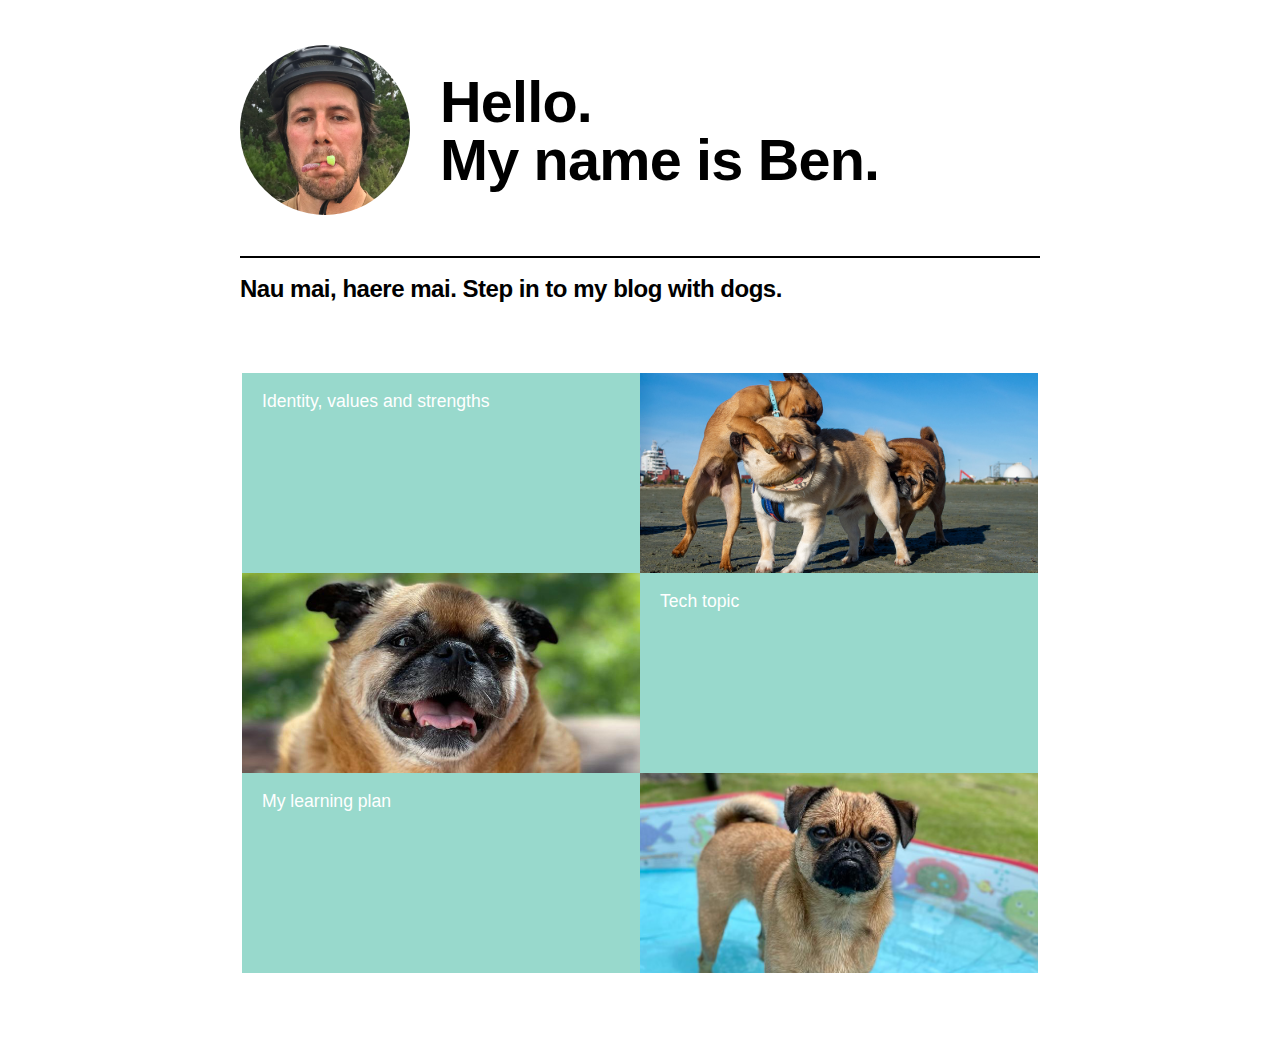
==== index.html @ bcea8560 "Include links from index" ====
<html lang="en">
  <head>
    <meta charset="UTF-8">
    <meta http-equiv="X-UA-Compatible" content="IE=edge">
    <meta name="viewport" content="width=device-width, initial-scale=1.0">
    <link rel="stylesheet" href="./styles/main.css">
    <title>Ben's blog</title>
  <body>
    <header>
      <img src="./images/me-squirms-square.jpg" class="profile-pic">
      <h1>Hello. <br>My name is Ben.</h1>
    </header>
    
    <main>
      <hr>
      <h2> Nau mai, haere mai. Step in to my blog with dogs.</h2>
      
      <div class="boxes-container">
        <a href="./blog/identity-values.html"><div class="blog-box">
          <h3>Identity, values and strengths</h3>
          </div>
        </a>
        <img src="./images/rumble.jpg" class="blog-image">
      </div>

      <div class="boxes-container-alt">
        <a href="./tech-blog.html">
          <div class="blog-box">
          <h3>Tech topic</h3>
          </div>
        </a>
        <img src="./images/frank-smiley.jpg" class="blog-image">
      </div>

      <div class="boxes-container">
        <a href="./blog/learning-plan.html">
          <div class="blog-box">
          <h3>My learning plan</h3>
          </div>
        </a>
        <img src="./images/sam-pool.jpg" class="blog-image">
      </div>

    </main>
    <footer>
      <!-- add contact icons -->
    </footer>
  </body>
</html>
---- styles/main.css ----
/*
* {
  border: 1px solid black;
} 
Used to get a clearer picture of the box make-up of the page */

body {
  font-family: Helvetica, Arial, sans-serif;
  width: 800px;
  margin: auto;
  padding: 15 50 40 50;
}

header {
  margin: auto;
  display: flex;
  align-items: center;
}

footer {
  height: 30px;
}

.profile-pic {
  height: 170px;
  border-radius: 50%;
  margin: 30 30 33 0;
}

.blog-box {
  width: 398px;
  height: 200px;
  margin: 0;
  border: none;
  background-color: rgb(152, 217, 204);
}

.blog-image {
  width: 398px;
  height: 200px;
  margin: 0;
  border: none;
  object-fit: cover;
}

.boxes-container {
  display: flex;
  flex-direction: row;
  flex-wrap: wrap;
  justify-content: center;
  align-items: center;
}

.boxes-container-alt {
  display: flex;
  flex-direction: row-reverse;
  flex-wrap: wrap;
  justify-content: center;
  align-items: center;
}

h1 {
  font-size: 3.6em;
  letter-spacing: -0.05rem;
  line-height: 1em;
  width: 90%;
}

h2 {
  font-size: 1.5em;
  letter-spacing: -0.03rem;
  margin-bottom: 70px;
}

h3 {
  margin-top: 0;
  margin-left: 20px;
  margin-right: 0;
  padding-top: 18px;
  color: white;
  font-size: 1.1em;
  font-weight: 500;
}

hr {
  height: 2px;
  background-color: black;
  margin-bottom: -3px;
  border: none;
}

a {
  text-decoration: none;
}

.blog-box:hover {
  background-color: rgb(61, 44, 67);
}

/* Blog page */

.blog-page {
  margin-top: 70px;
}

.blog-sub {
  margin-top: 48px;
  margin-bottom: 38px;
}

p {
  line-height: 135%;
  width: 95%;
  font-size: 1em;
}

.inline-example {
  margin-top: 25px;
  margin-bottom: 20px;
}

.opening-para {
  font-weight: 800;
  font-size: 1.1em;
}

/* Tablet view */

@media (max-width: 1000px) {
  
  body {
    width: 600px;
  }

  .profile-pic {
    height: 150px;
    margin: 25 30 25 0;
  }

  h1 {
    font-size: 3em;
  }

  h2 {
    font-size: 1.4em;
  }

  .blog-box {
    width: 296px;
  }

  .blog-image {
    width: 296px;
  }


}

/* Phone view */

@media (max-width: 440px) {

  .boxes-container {
    display: flex;
    flex-direction: column;
    flex-wrap: wrap;
    justify-content: center;
    align-items: center;
  }
  
  .boxes-container-alt {
    display: flex;
    flex-direction: column;
    flex-wrap: wrap;
    justify-content: center;
    align-items: center;
  }

  header {
    margin: auto;
    display: flex;
    flex-direction: column;
    align-items: flex-start;
  }

  body {
    width: 100%;
  }

  .profile-pic {
    height: 140px;
    margin: 25 30 0 0;
  }

  h1 {
    font-size: 2.6em;
    margin-bottom: 16px;
    width: 100%;
  }

  h2 {
    font-size: 1.2em;
    margin-bottom: 45px;
    width: 90%;
  }

  a {
    width: 100%;
  }

  .blog-box {
    width: 100%;
    height: 160px;
  }

  .blog-image {
    width: 100%;
    height: 160px;
  }

}
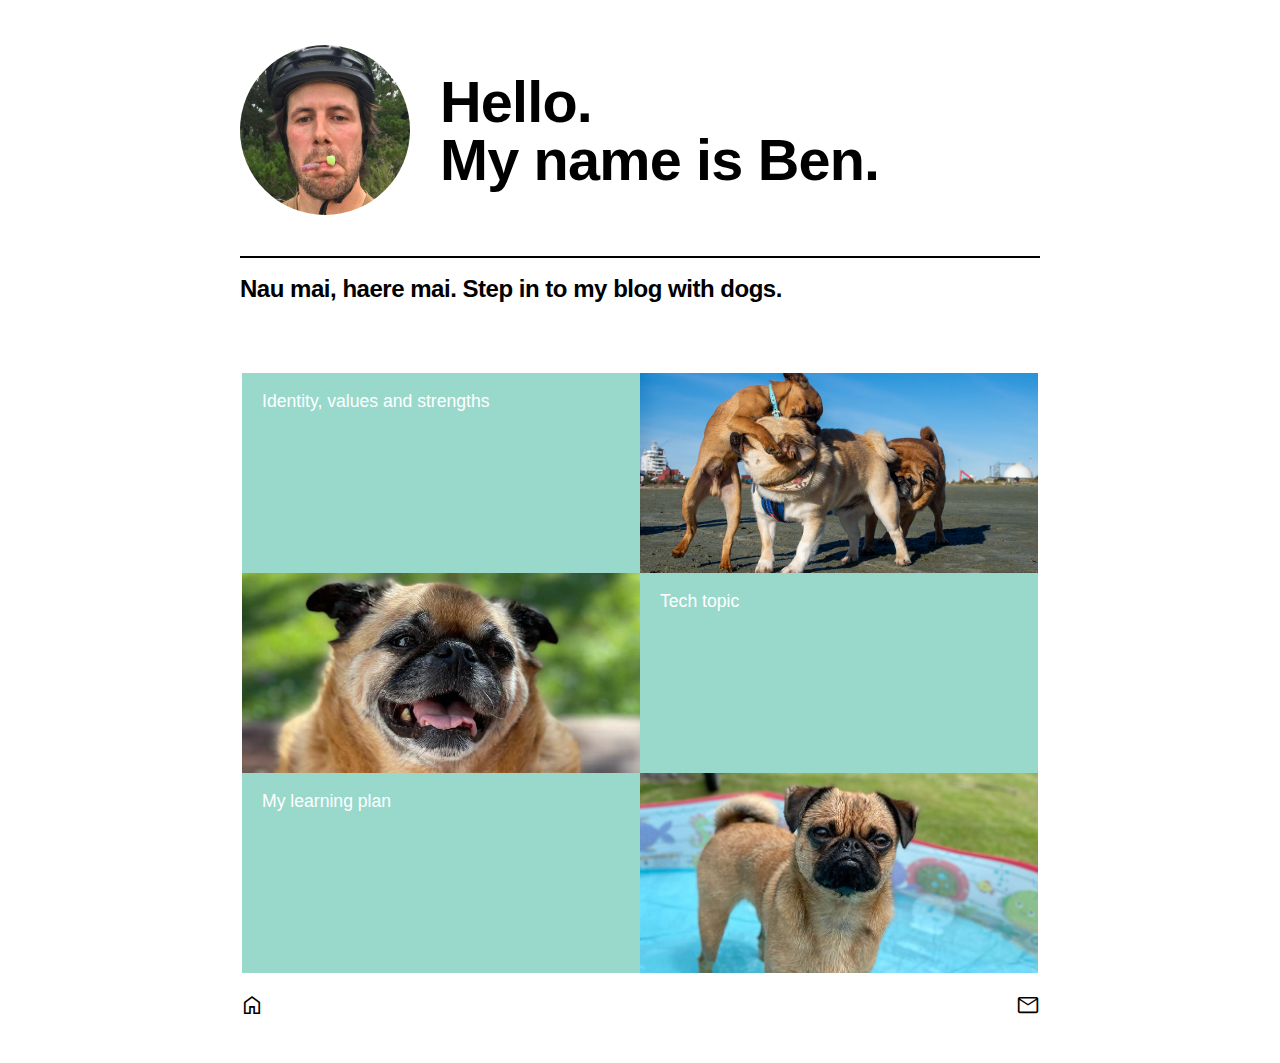
==== commit 8ad91081: "Add nav link icons" ====
--- a/index.html
+++ b/index.html
@@ -4,6 +4,7 @@
     <meta http-equiv="X-UA-Compatible" content="IE=edge">
     <meta name="viewport" content="width=device-width, initial-scale=1.0">
     <link rel="stylesheet" href="./styles/main.css">
+    <link rel="stylesheet" href="https://fonts.googleapis.com/css2?family=Material+Symbols+Outlined:opsz,wght,FILL,GRAD@20..48,100..700,0..1,-50..200" />
     <title>Ben's blog</title>
   <body>
     <header>
@@ -43,7 +44,10 @@
 
     </main>
     <footer>
-      <!-- add contact icons -->
+      <a href="./index.html"><span class="material-symbols-outlined">home</span></a>
+      <ul class="contacts">
+        <a href="mailto: bw3345@gmail.com"><span class="material-symbols-outlined">mail</span></a>
+      </ul>
     </footer>
   </body>
 </html>--- a/styles/main.css
+++ b/styles/main.css
@@ -1,14 +1,8 @@
-/*
-* {
-  border: 1px solid black;
-} 
-Used to get a clearer picture of the box make-up of the page */
-
 body {
   font-family: Helvetica, Arial, sans-serif;
   width: 800px;
   margin: auto;
-  padding: 15 50 40 50;
+  padding: 15 30 40 30;
 }
 
 header {
@@ -19,6 +13,22 @@
 
 footer {
   height: 30px;
+  padding-top: 20px;
+}
+
+.material-symbols-outlined {
+  font-variation-settings:
+  'FILL' 0,
+  'wght' 350,
+  'GRAD' 200,
+  'opsz' 48;
+}
+
+.contacts {
+  margin-top: 0;
+  padding-top: 0;
+  display: inline;
+  float: right;
 }
 
 .profile-pic {
@@ -77,6 +87,7 @@
   margin-left: 20px;
   margin-right: 0;
   padding-top: 18px;
+  width: 80%;
   color: white;
   font-size: 1.1em;
   font-weight: 500;
@@ -91,6 +102,7 @@
 
 a {
   text-decoration: none;
+  color: black;
 }
 
 .blog-box:hover {
@@ -110,7 +122,7 @@
 
 p {
   line-height: 135%;
-  width: 95%;
+  width: 100%;
   font-size: 1em;
 }
 
@@ -184,23 +196,23 @@
   }
 
   body {
-    width: 100%;
+    width: 82%;
   }
 
   .profile-pic {
     height: 140px;
-    margin: 25 30 0 0;
+    margin: 25 30 5 0;
   }
 
   h1 {
-    font-size: 2.6em;
+    font-size: 2.3em;
     margin-bottom: 16px;
     width: 100%;
   }
 
   h2 {
     font-size: 1.2em;
-    margin-bottom: 45px;
+    margin-bottom: 40px;
     width: 90%;
   }
 
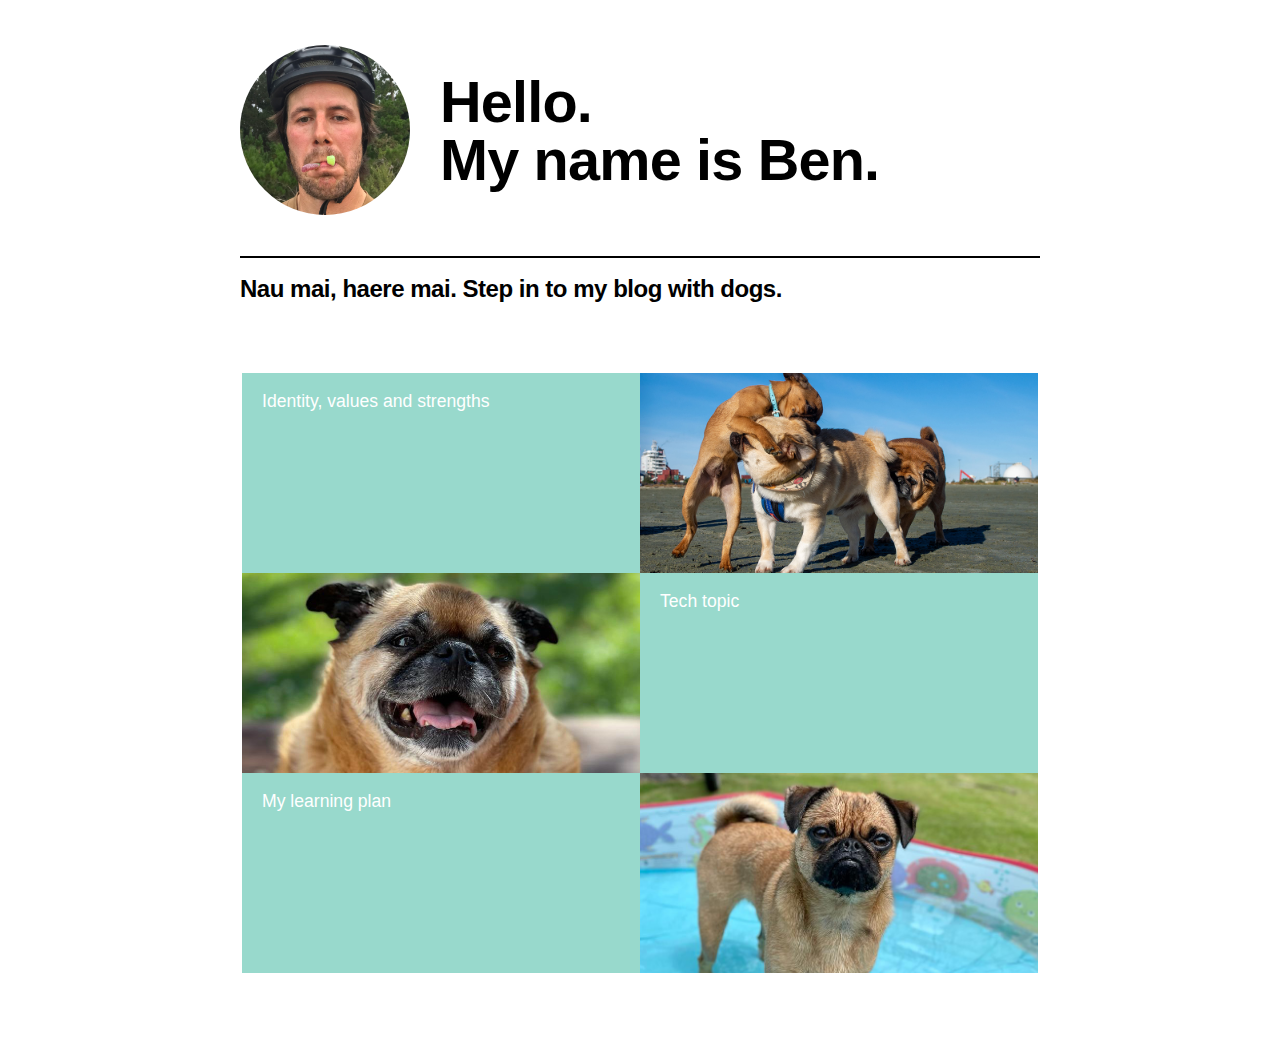
==== commit 43f0a6ff: "Comment out broken icons to fix" ====
--- a/index.html
+++ b/index.html
@@ -44,10 +44,11 @@
 
     </main>
     <footer>
-      <a href="./index.html"><span class="material-symbols-outlined">home</span></a>
+      <!-- <a href="./index.html"><span class="material-symbols-outlined">home</span></a>
       <ul class="contacts">
         <a href="mailto: bw3345@gmail.com"><span class="material-symbols-outlined">mail</span></a>
       </ul>
+      -->
     </footer>
   </body>
 </html>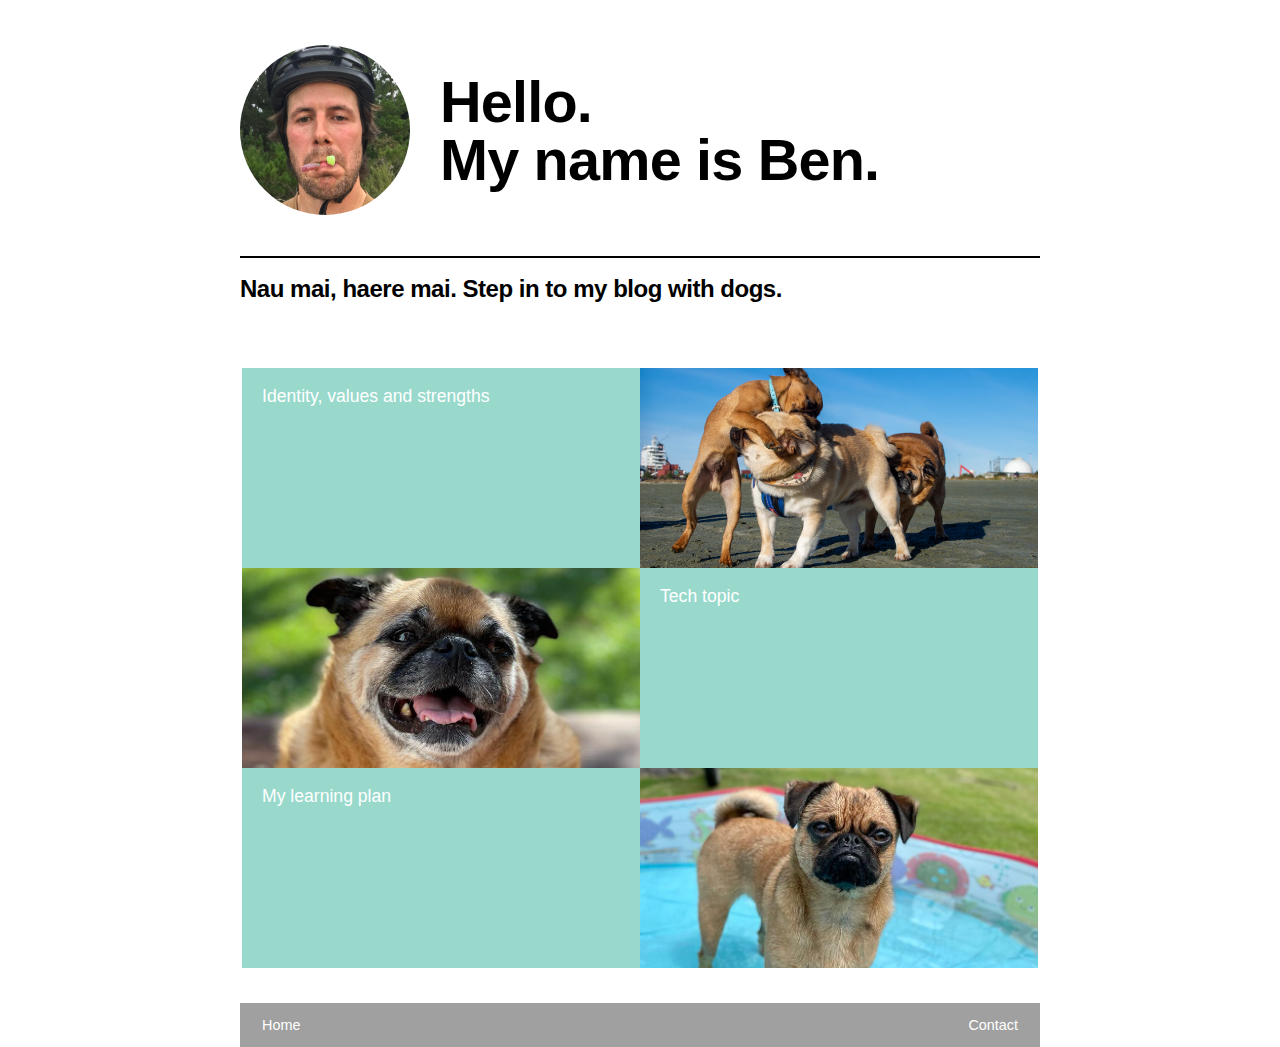
==== commit de9ca62c: "Add basic navbar" ====
--- a/index.html
+++ b/index.html
@@ -4,7 +4,6 @@
     <meta http-equiv="X-UA-Compatible" content="IE=edge">
     <meta name="viewport" content="width=device-width, initial-scale=1.0">
     <link rel="stylesheet" href="./styles/main.css">
-    <link rel="stylesheet" href="https://fonts.googleapis.com/css2?family=Material+Symbols+Outlined:opsz,wght,FILL,GRAD@20..48,100..700,0..1,-50..200" />
     <title>Ben's blog</title>
   <body>
     <header>
@@ -44,11 +43,10 @@
 
     </main>
     <footer>
-      <!-- <a href="./index.html"><span class="material-symbols-outlined">home</span></a>
-      <ul class="contacts">
-        <a href="mailto: bw3345@gmail.com"><span class="material-symbols-outlined">mail</span></a>
+      <ul>
+        <a href="./index.html"><li id="home">Home</li></a>
+        <a href="mailto: bw3345@gmail.com"><li id="contact">Contact</li></a>
       </ul>
-      -->
     </footer>
   </body>
 </html>--- a/styles/main.css
+++ b/styles/main.css
@@ -2,7 +2,7 @@
   font-family: Helvetica, Arial, sans-serif;
   width: 800px;
   margin: auto;
-  padding: 15 30 40 30;
+  padding: 15 30 0 30;
 }
 
 header {
@@ -13,21 +13,25 @@
 
 footer {
   height: 30px;
-  padding-top: 20px;
-}
-
-.material-symbols-outlined {
-  font-variation-settings:
-  'FILL' 0,
-  'wght' 350,
-  'GRAD' 200,
-  'opsz' 48;
-}
-
-.contacts {
-  margin-top: 0;
-  padding-top: 0;
+}
+
+ul {
+  list-style-type: none;
+  margin: 35 0 0 0;
+  padding: 0;
+  overflow: hidden;
+  background-color: rgb(160 160 160);
+}
+
+li {
   display: inline;
+  float: left;
+  padding: 14 22;
+  color: white;
+  font-size: 0.9em;
+}
+
+#contact {
   float: right;
 }
 
@@ -79,7 +83,7 @@
 h2 {
   font-size: 1.5em;
   letter-spacing: -0.03rem;
-  margin-bottom: 70px;
+  margin-bottom: 65px;
 }
 
 h3 {
@@ -109,6 +113,10 @@
   background-color: rgb(61, 44, 67);
 }
 
+#home:hover, #contact:hover {
+  background-color: rgb(61, 44, 67);
+}
+
 /* Blog page */
 
 .blog-page {
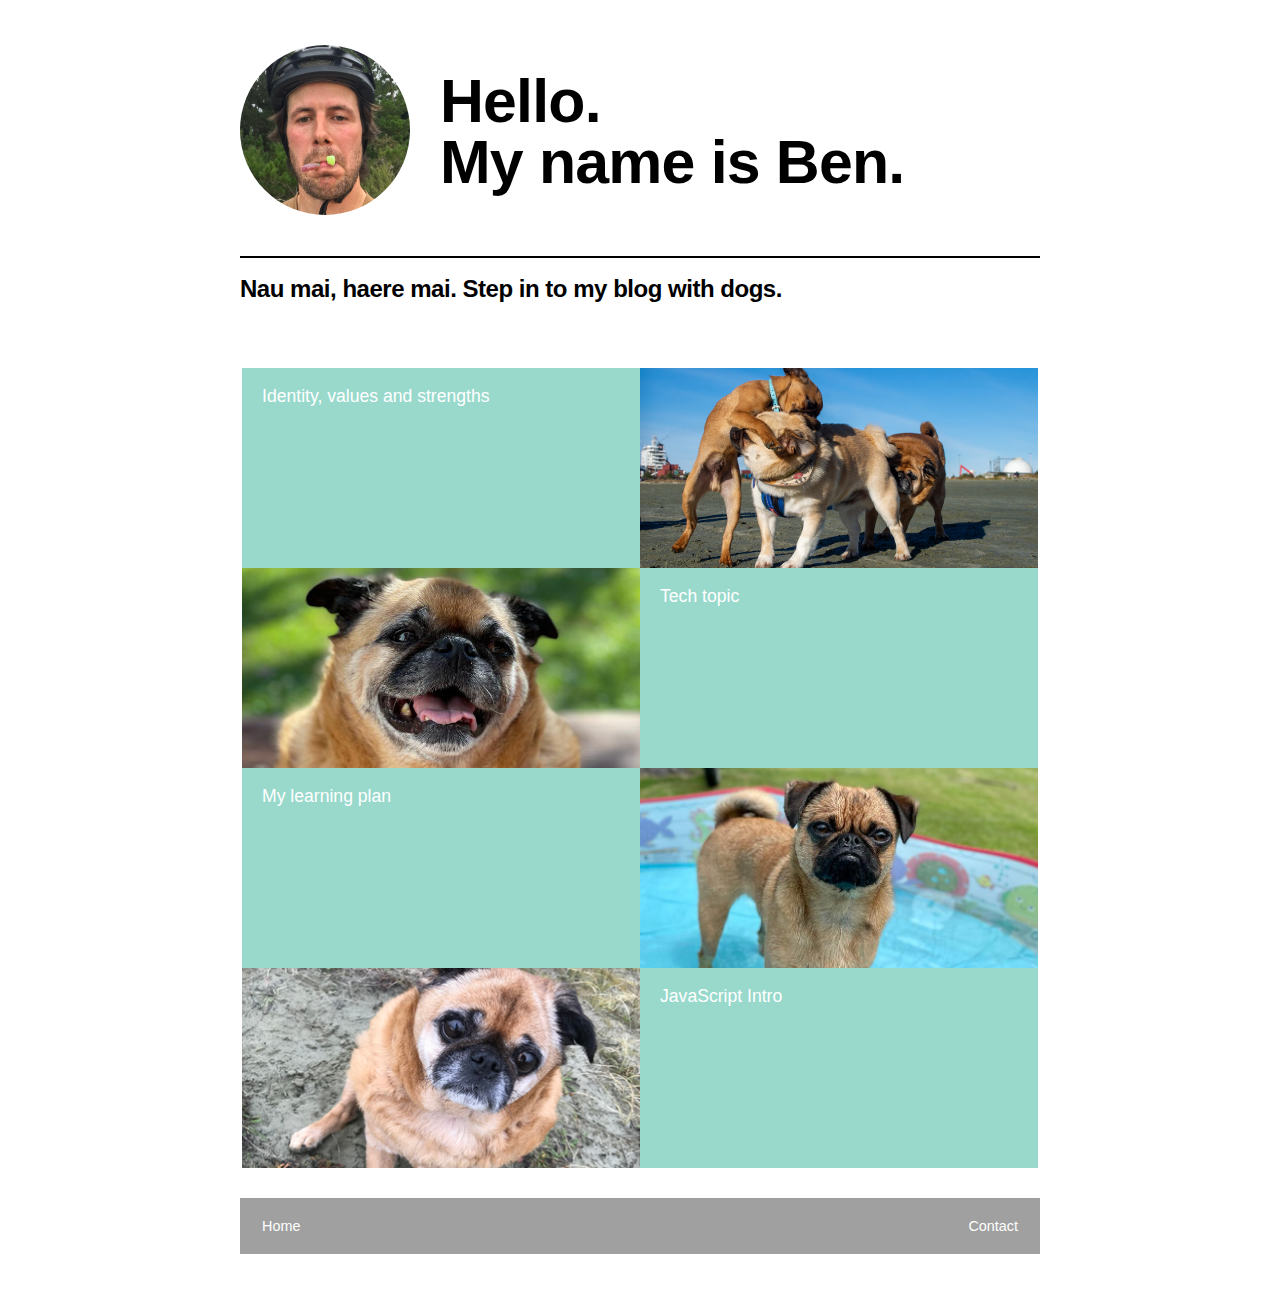
==== commit a31ef995: "Add sprint 3 blog" ====
--- a/index.html
+++ b/index.html
@@ -41,6 +41,15 @@
         <img src="./images/sam-pool.jpg" class="blog-image">
       </div>
 
+      <div class="boxes-container-alt">
+        <a href=".//blog/javascript-dom.html">
+          <div class="blog-box">
+          <h3>JavaScript Intro</h3>
+          </div>
+        </a>
+        <img src=".//images/frank-beach-crop.jpg" class="blog-image">
+      </div>
+
     </main>
     <footer>
       <ul>
--- a/styles/main.css
+++ b/styles/main.css
@@ -2,7 +2,7 @@
   font-family: Helvetica, Arial, sans-serif;
   width: 800px;
   margin: auto;
-  padding: 15 30 0 30;
+  padding: 15 30 75 30;
 }
 
 header {
@@ -17,7 +17,7 @@
 
 ul {
   list-style-type: none;
-  margin: 35 0 0 0;
+  margin: 30 0 0 0;
   padding: 0;
   overflow: hidden;
   background-color: rgb(160 160 160);
@@ -26,7 +26,7 @@
 li {
   display: inline;
   float: left;
-  padding: 14 22;
+  padding: 20 22;
   color: white;
   font-size: 0.9em;
 }
@@ -74,7 +74,7 @@
 }
 
 h1 {
-  font-size: 3.6em;
+  font-size: 3.8em;
   letter-spacing: -0.05rem;
   line-height: 1em;
   width: 90%;
@@ -109,6 +109,10 @@
   color: black;
 }
 
+.bolder {
+  font-weight: 600;
+}
+
 .blog-box:hover {
   background-color: rgb(61, 44, 67);
 }
@@ -129,9 +133,9 @@
 }
 
 p {
-  line-height: 135%;
+  line-height: 145%;
   width: 100%;
-  font-size: 1em;
+  font-size: 0.95em;
 }
 
 .inline-example {
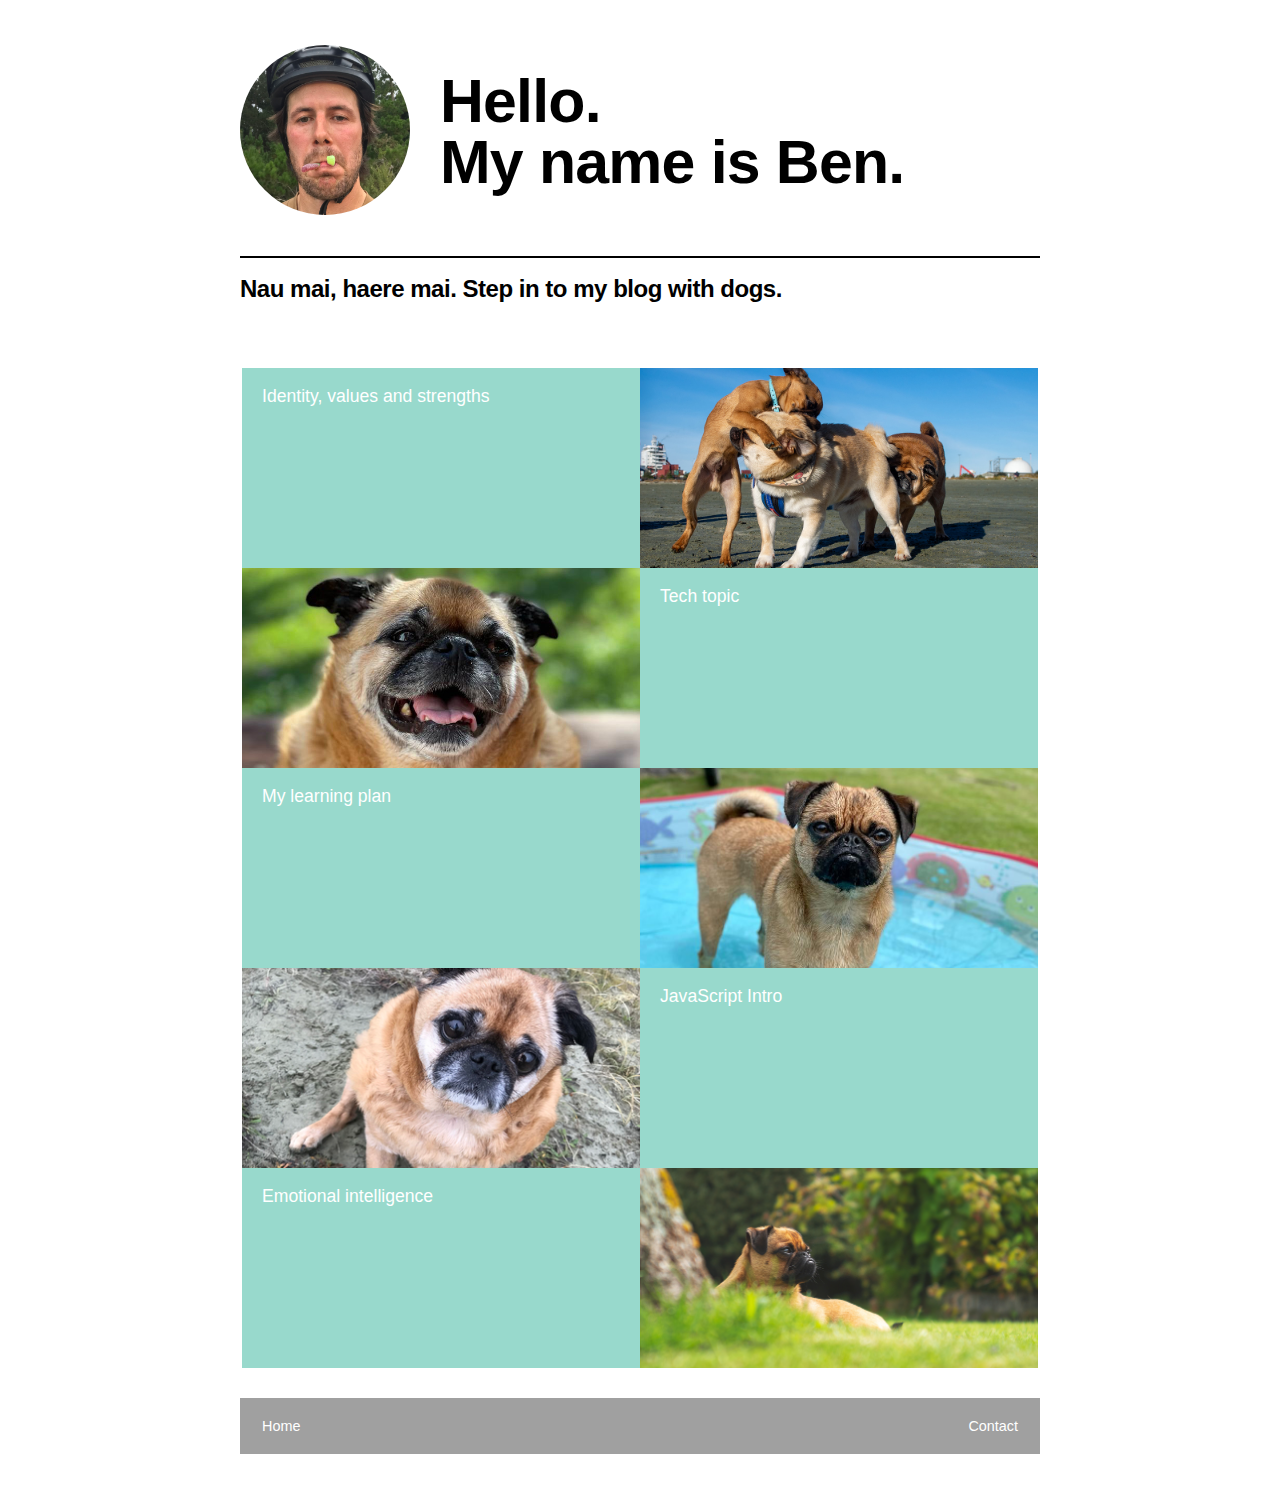
==== commit ace764ed: "Add EQ blog" ====
--- a/index.html
+++ b/index.html
@@ -50,6 +50,15 @@
         <img src=".//images/frank-beach-crop.jpg" class="blog-image">
       </div>
 
+      <div class="boxes-container">
+        <a href=".//blog/emotional-intelligence.html">
+          <div class="blog-box">
+          <h3>Emotional intelligence</h3>
+          </div>
+        </a>
+        <img src=".//images/sam-lawn.jpg" class="blog-image">
+      </div>
+
     </main>
     <footer>
       <ul>
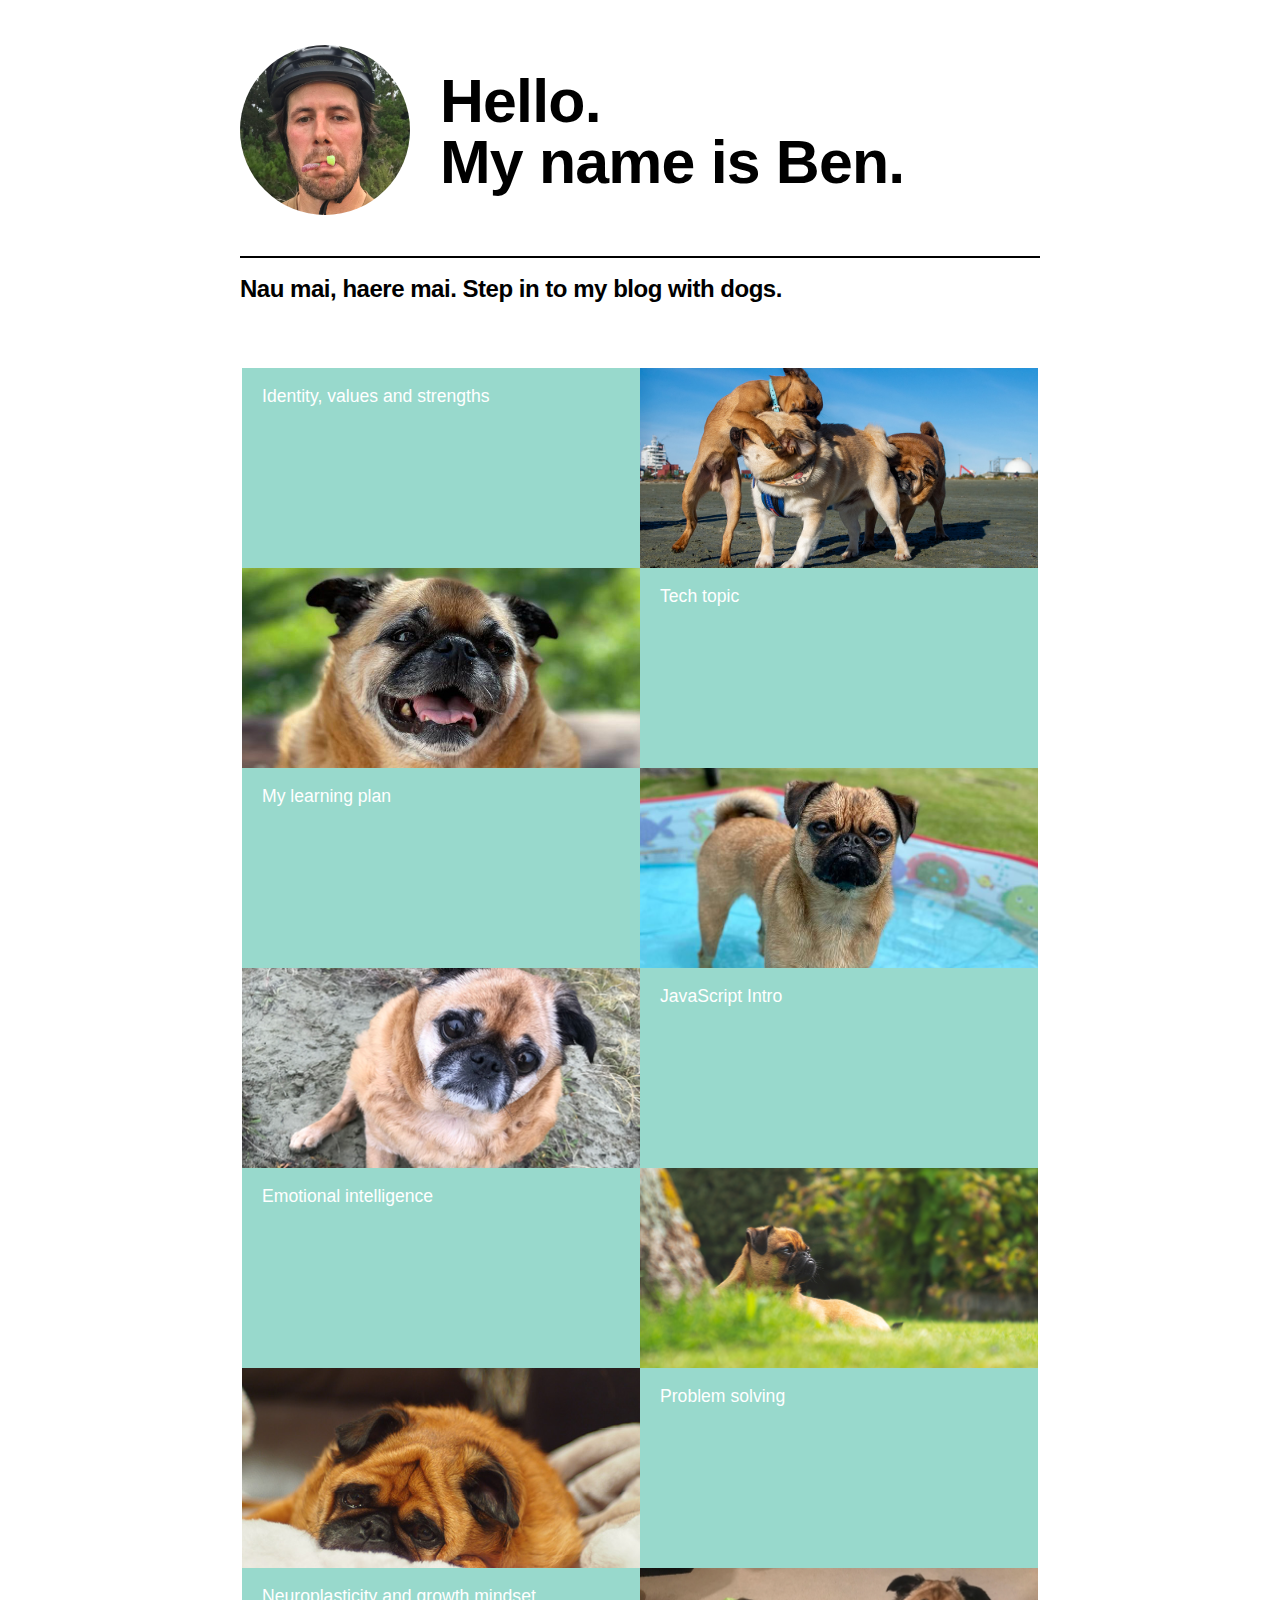
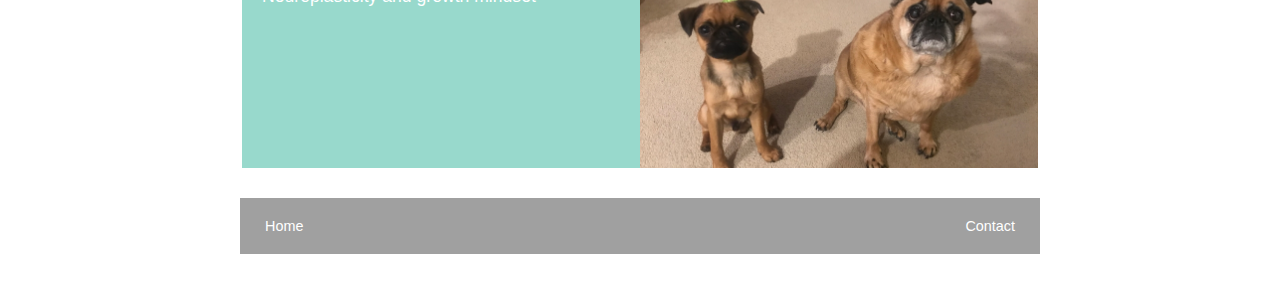
==== commit 2002d719: "Add problem solving" ====
--- a/index.html
+++ b/index.html
@@ -59,6 +59,24 @@
         <img src=".//images/sam-lawn.jpg" class="blog-image">
       </div>
 
+      <div class="boxes-container-alt">
+        <a href=".//blog/problem-solving.html">
+          <div class="blog-box">
+          <h3>Problem solving</h3>
+          </div>
+        </a>
+        <img src=".//images/frank-couch-blanket.jpg" class="blog-image">
+      </div>
+
+      <div class="boxes-container">
+        <a href=".//blog/neuroplasticity.html">
+          <div class="blog-box">
+          <h3>Neuroplasticity and growth mindset</h3>
+          </div>
+        </a>
+        <img src=".//images/frank-babysam.jpg" class="blog-image">
+      </div>
+
     </main>
     <footer>
       <ul>
--- a/styles/main.css
+++ b/styles/main.css
@@ -26,7 +26,7 @@
 li {
   display: inline;
   float: left;
-  padding: 20 22;
+  padding: 20 25;
   color: white;
   font-size: 0.9em;
 }
@@ -47,6 +47,11 @@
   margin: 0;
   border: none;
   background-color: rgb(152, 217, 204);
+}
+
+.blog-page-image {
+  width: 100%;
+  margin: 20px auto;
 }
 
 .blog-image {
@@ -97,6 +102,12 @@
   font-weight: 500;
 }
 
+figcaption {
+  font-size: 0.85em;
+  font-style: italic;
+  margin-top: -8px;
+}
+
 hr {
   height: 2px;
   background-color: black;
@@ -106,11 +117,18 @@
 
 a {
   text-decoration: none;
-  color: black;
-}
-
-.bolder {
+}
+
+.blog-link {
+  color: rgb(61, 44, 67);
+  line-height: 300%;
   font-weight: 600;
+  font-size: 1.05em;
+}
+
+.blog-link:hover {
+  color: rgb(152, 217, 204);
+  
 }
 
 .blog-box:hover {
@@ -133,9 +151,13 @@
 }
 
 p {
-  line-height: 145%;
+  line-height: 155%;
   width: 100%;
-  font-size: 0.95em;
+  font-size: 0.98em;
+}
+
+.bolder {
+  font-weight: 600;
 }
 
 .inline-example {
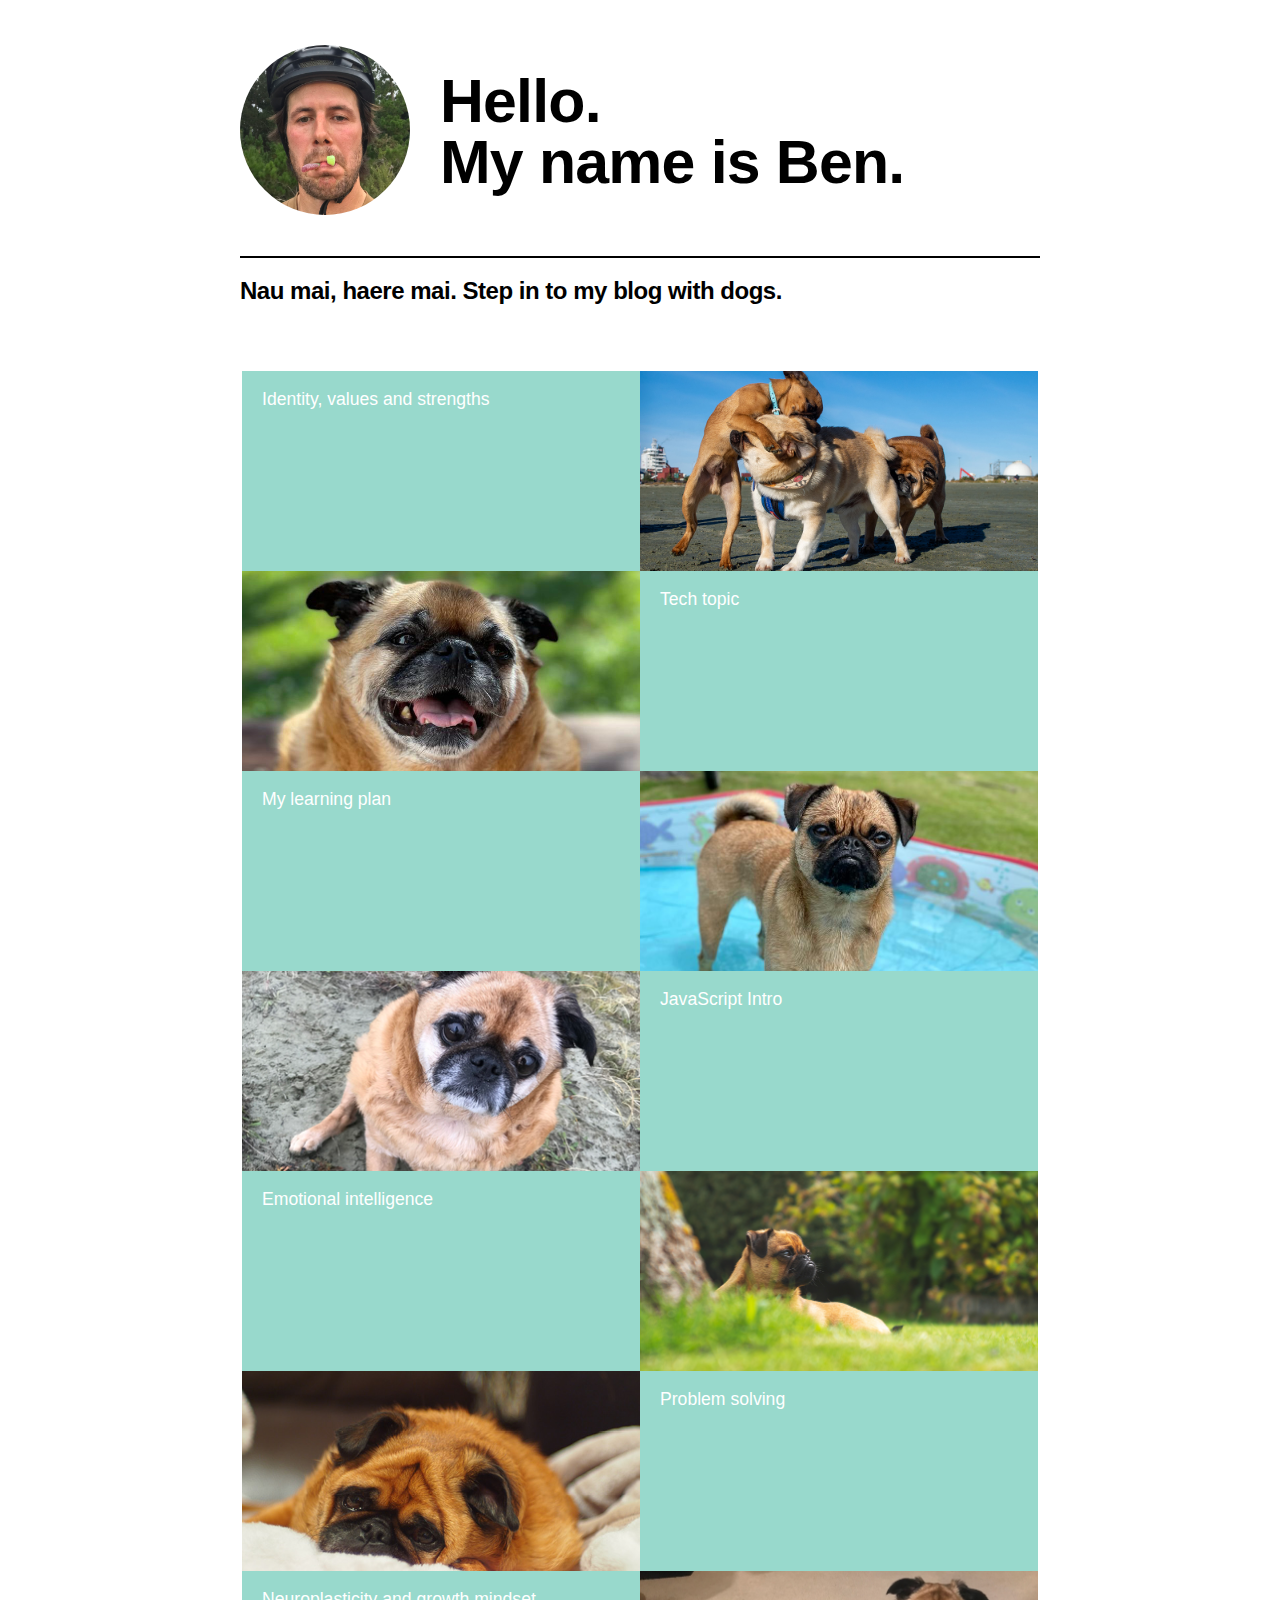
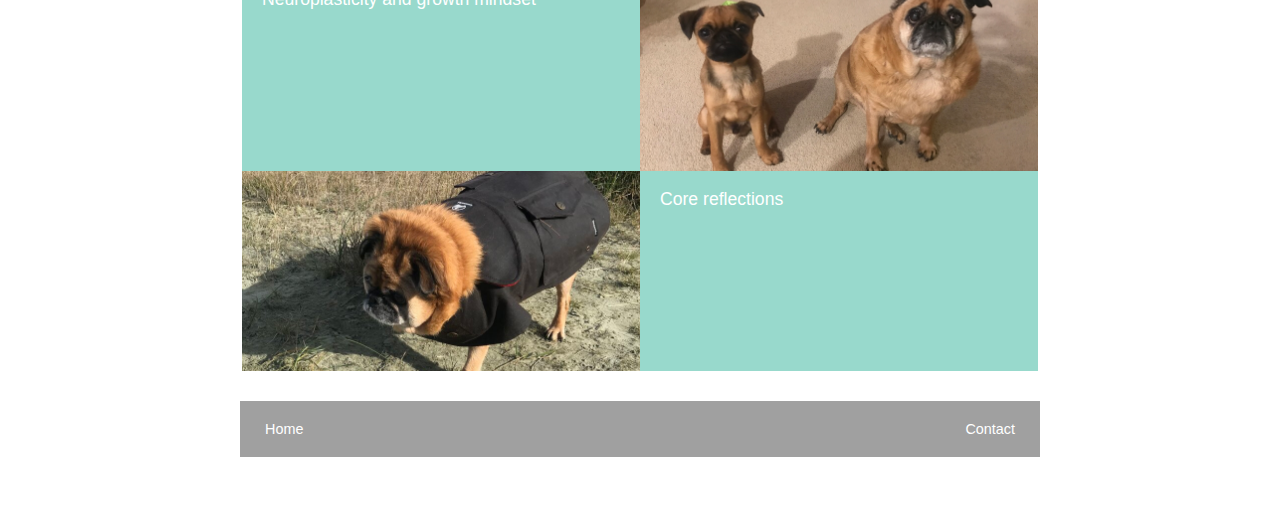
==== commit c712eda6: "Foundations reflections and Bootcamp plan" ====
--- a/index.html
+++ b/index.html
@@ -77,6 +77,15 @@
         <img src=".//images/frank-babysam.jpg" class="blog-image">
       </div>
 
+      <div class="boxes-container-alt">
+        <a href=".//blog/foundations-reflection.html">
+          <div class="blog-box">
+          <h3>Core reflections</h3>
+          </div>
+        </a>
+        <img src=".//images/frank-swannie.jpg" class="blog-image">
+      </div>
+
     </main>
     <footer>
       <ul>
--- a/styles/main.css
+++ b/styles/main.css
@@ -89,6 +89,7 @@
   font-size: 1.5em;
   letter-spacing: -0.03rem;
   margin-bottom: 65px;
+  line-height: 1.3em;
 }
 
 h3 {
@@ -106,6 +107,7 @@
   font-size: 0.85em;
   font-style: italic;
   margin-top: -8px;
+  margin-bottom: 40px
 }
 
 hr {
@@ -124,6 +126,7 @@
   line-height: 300%;
   font-weight: 600;
   font-size: 1.05em;
+  line-height: 1.4em;
 }
 
 .blog-link:hover {
@@ -168,6 +171,7 @@
 .opening-para {
   font-weight: 800;
   font-size: 1.1em;
+  line-height: 1.3em;
 }
 
 /* Tablet view */
@@ -245,7 +249,7 @@
   }
 
   h2 {
-    font-size: 1.2em;
+    font-size: 1.3em;
     margin-bottom: 40px;
     width: 90%;
   }
